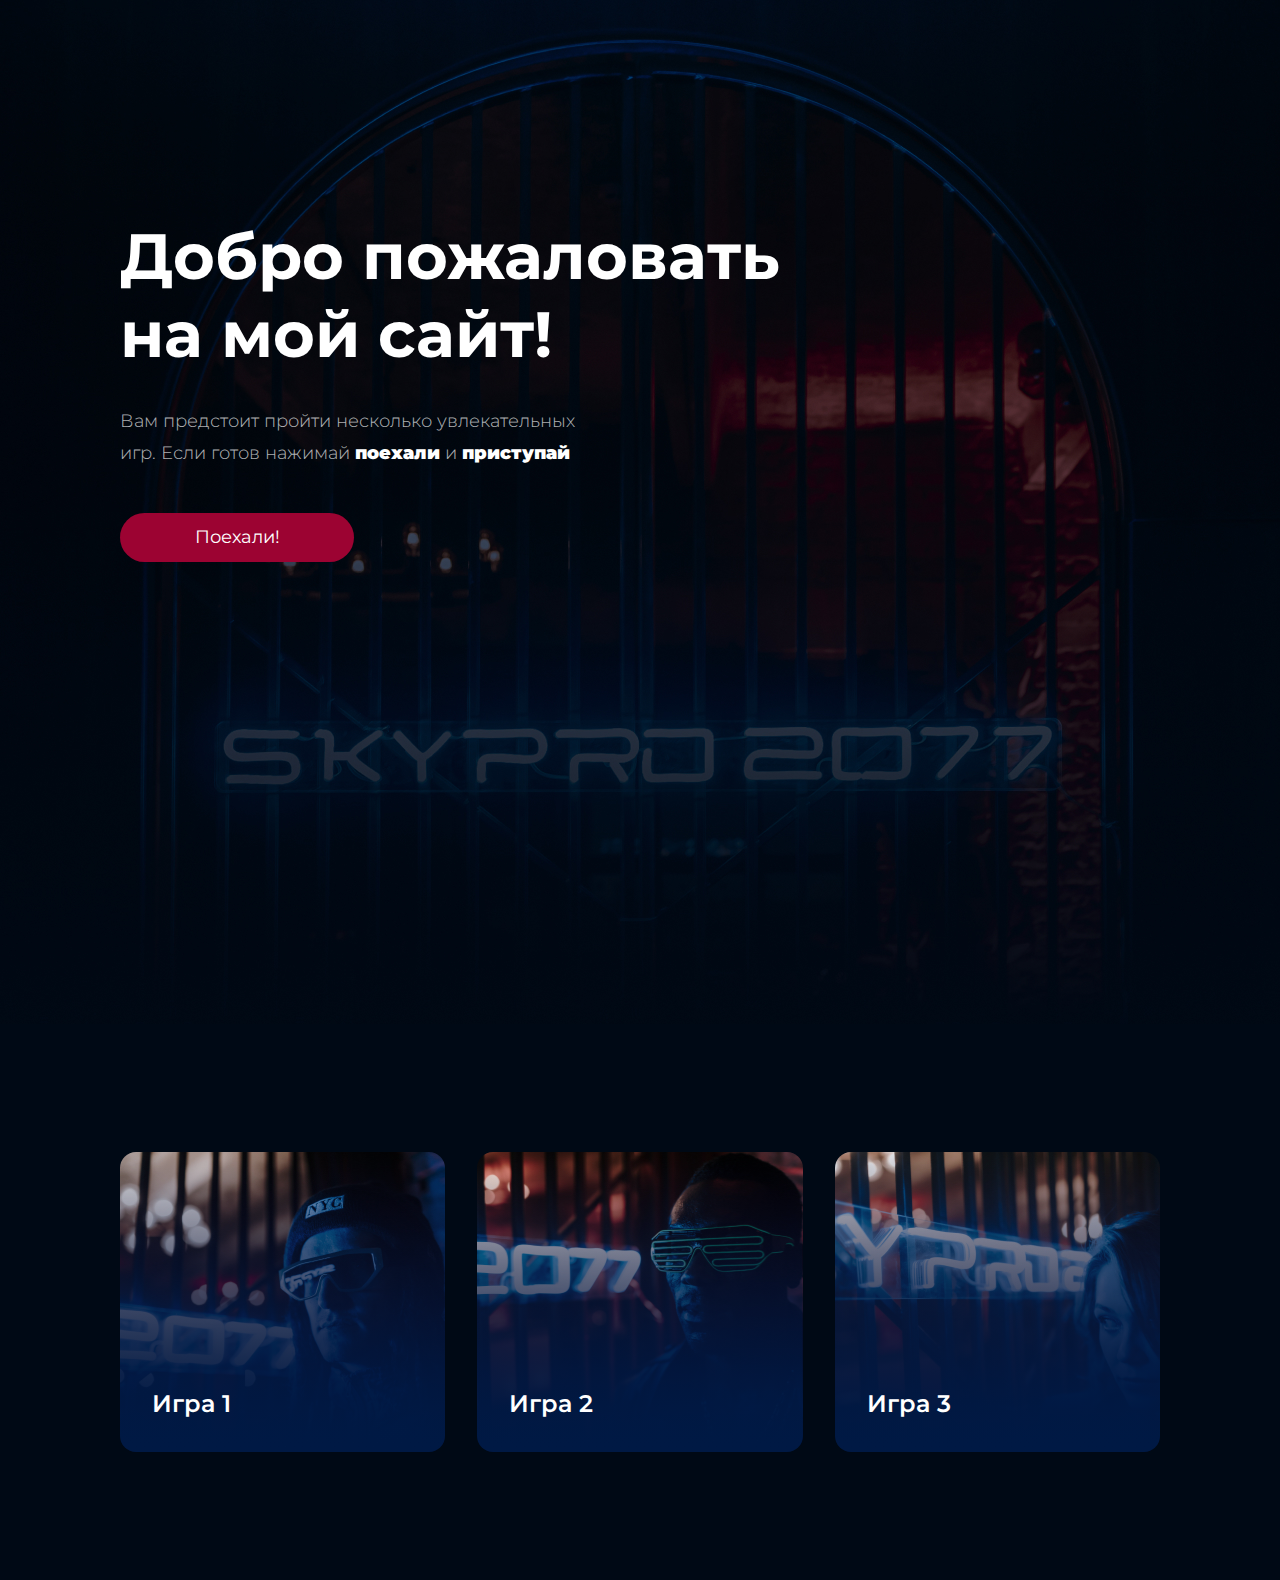
==== index.html @ b9dbc40c "Верстка и стилизация декстопа" ====
<!DOCTYPE html>
<html lang="en">

<head>
    <meta charset="UTF-8">
    <meta http-equiv="X-UA-Compatible" content="IE=edge">
    <meta name="viewport" content="width=device-width, initial-scale=1.0">
    <title>Homework1</title>
    <link rel="preconnect" href="https://fonts.googleapis.com">
    <link rel="preconnect" href="https://fonts.gstatic.com" crossorigin>
    <link href="https://fonts.googleapis.com/css2?family=Montserrat:wght@700;600;400;300&display=swap" rel="stylesheet">
    <link rel="stylesheet" href="style.css">
</head>

<body>
    <header class="header center">
        <h1 class="header__title">Добро пожаловать<br>на мой сайт!</h1>
        <p class="header__text">Вам предстоит пройти несколько увлекательных<br>игр. Если готов нажимай <span class=" header__text header__text--bold">поехали</span> и <span class="header__text header__text--bold">приступай</span></p>

        <form action="#">
            <button class="header__button">Поехали!</button>
        </form>
    </header>
    <nav class="nav center">
        <div class="nav__item nav__item_1"><a href="#" class="nav__link">Игра 1</a></div>
        <div class="nav__item nav__item_2"><a href="#" class="nav__link">Игра 2</a></div>
        <div class="nav__item nav__item_3"><a href="#" class="nav__link">Игра 3</a></div>
    </nav>
</body> 
  
</html>
---- style.css ----
* {
  margin: 0;
  padding: 0;
  box-sizing: border-box;
}

body {
  font-family: "Montserrat", sans-serif;
}

a {
  text-decoration: none;
}

.center {
  padding-left: 120px;
  padding-right: 120px;
}

.header {
  height: 1024px;
  background-image: url(img/fon_header.jpg);
  background-repeat: no-repeat;
  background-position: center;
  background-size: cover;
}
.header__title {
  padding-top: 217px;
  font-style: normal;
  font-weight: 700;
  font-size: 64px;
  line-height: 78px;
  color: #FFFFFF;
}
.header__text {
  font-style: normal;
  font-weight: 300;
  font-size: 18px;
  line-height: 32px;
  color: rgba(255, 255, 255, 0.7);
  padding-top: 32px;
  padding-bottom: 44px;
}
.header__text--bold {
  color: #FFFFFF;
  font-weight: 900;
}
.header__button {
  background: #9C0332;
  border-radius: 30px;
  width: 234.06px;
  height: 48.6px;
  outline: none;
  border: none;
  font-family: "Montserrat", sans-serif;
  font-style: normal;
  font-weight: 400;
  font-size: 18px;
  line-height: 22px;
  color: #FFFFFF;
}

.nav {
  min-height: 556px;
  background: #000915;
  padding: 128px 120px;
  display: grid;
  gap: 32px;
  grid-template-columns: repeat(12, 1fr);
}
.nav__item {
  display: flex;
  justify-content: flex-start;
  align-items: flex-end;
  padding: 32px;
}
.nav__item_1 {
  grid-column: span 4;
  height: 300px;
  background: linear-gradient(180deg, rgba(39, 1, 15, 0) 0%, #001944 100%), url(img/nav_1.jpg);
  background-repeat: no-repeat;
  background-position: center;
  background-size: cover;
  border-radius: 16px;
}
.nav__item_2 {
  grid-column: span 4;
  height: 300px;
  background: linear-gradient(180deg, rgba(39, 1, 15, 0) 0%, #001944 100%), url(img/nav_2.jpg);
  border-radius: 16px;
  background-repeat: no-repeat;
  background-position: center;
  background-size: cover;
}
.nav__item_3 {
  grid-column: span 4;
  height: 300px;
  background: linear-gradient(180deg, rgba(39, 1, 15, 0) 0%, #001944 100%), url(img/nav_3.jpg);
  border-radius: 16px;
  background-repeat: no-repeat;
  background-position: center;
  background-size: cover;
}
.nav__link {
  font-family: "Montserrat";
  font-style: normal;
  font-weight: 600;
  font-size: 24px;
  line-height: 32px;
  color: #FFFFFF;
}
.nav__link:hover {
  text-decoration: underline;
}/*# sourceMappingURL=style.css.map */
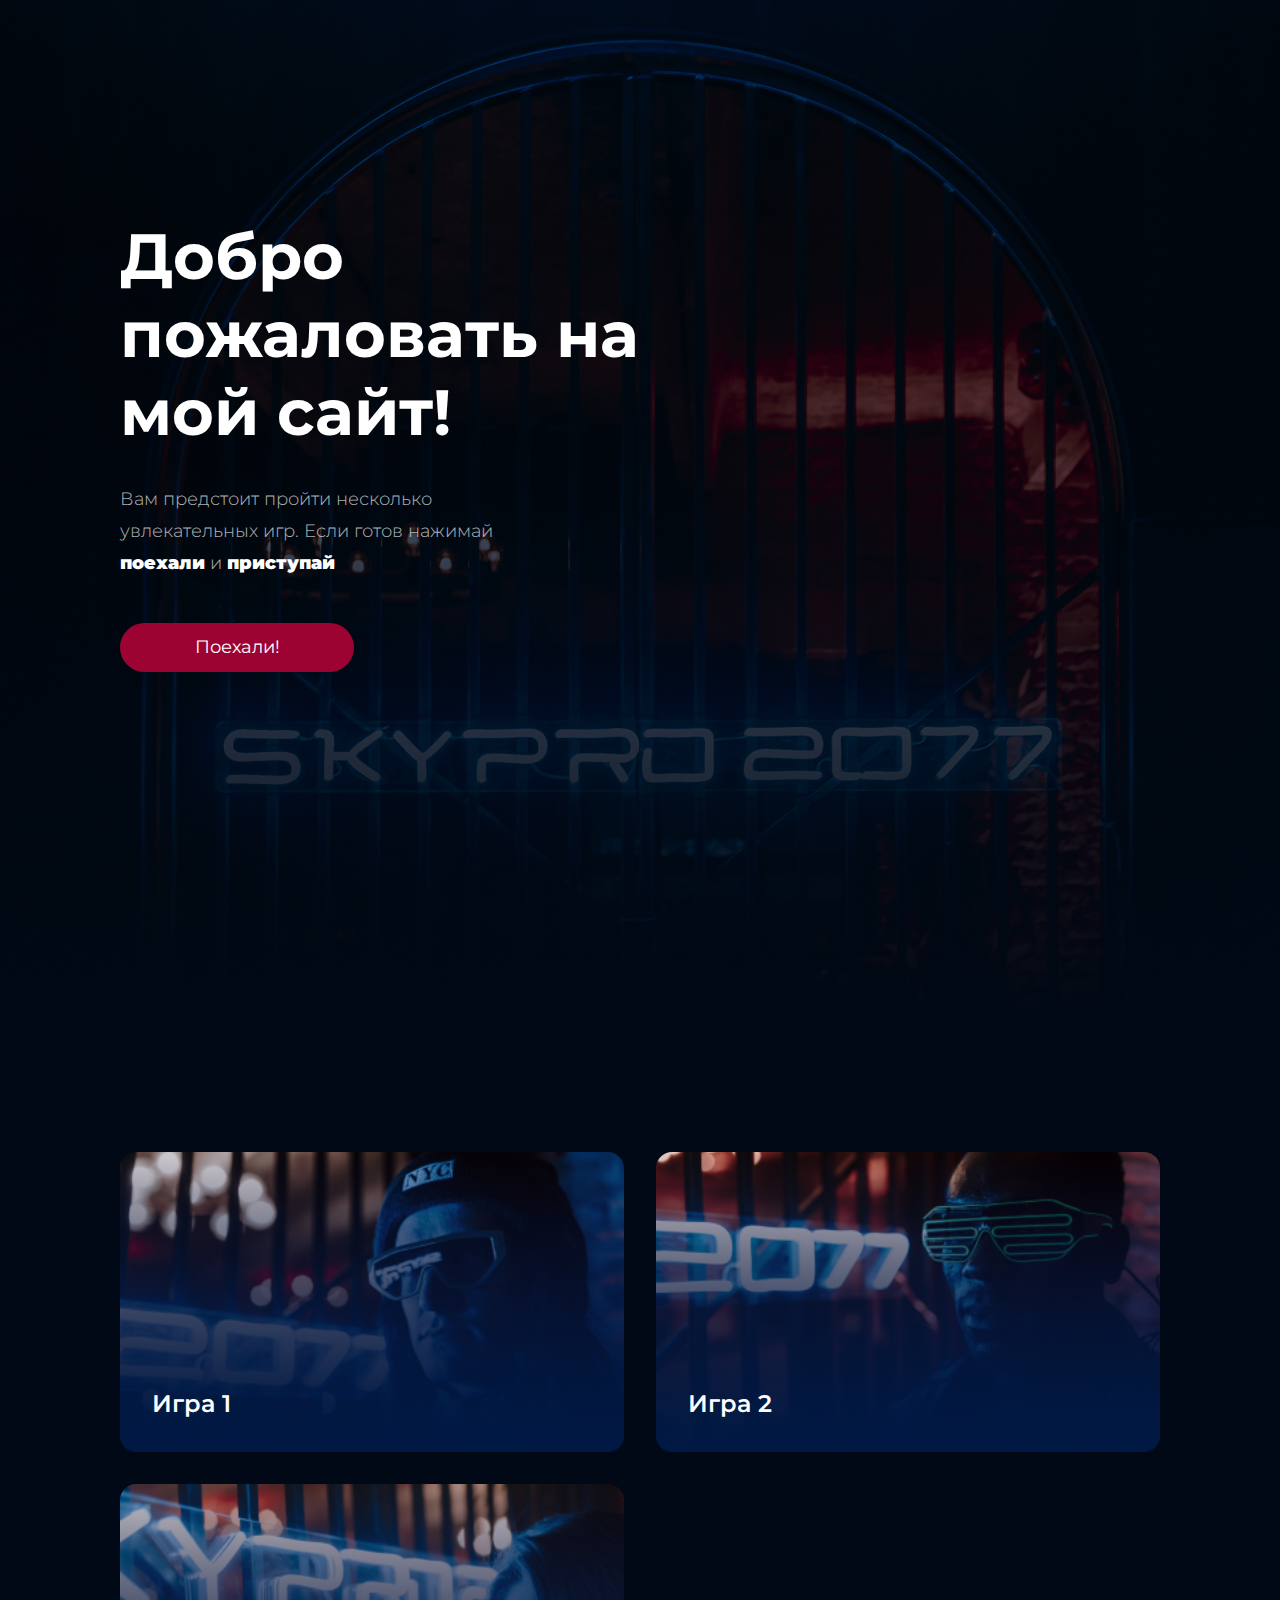
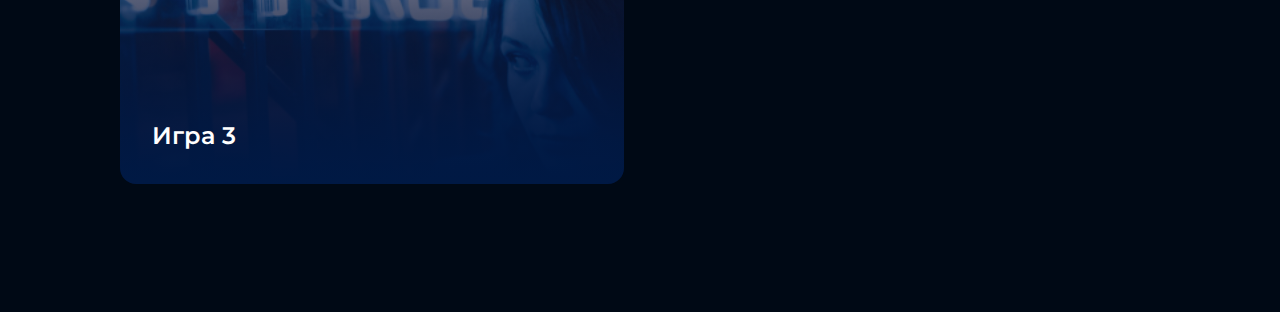
==== commit 1f531da8: "off script.js. Added file _mobile.scss" ====
--- a/index.html
+++ b/index.html
@@ -14,18 +14,20 @@
 
 <body>
     <header class="header center">
-        <h1 class="header__title">Добро пожаловать<br>на мой сайт!</h1>
-        <p class="header__text">Вам предстоит пройти несколько увлекательных<br>игр. Если готов нажимай <span class=" header__text header__text--bold">поехали</span> и <span class="header__text header__text--bold">приступай</span></p>
+        <h1 class="header__title">Добро пожаловать на мой сайт!</h1>
+        <p class="header__text">Вам предстоит пройти несколько увлекательных игр. Если готов нажимай <span class=" header__text header__text--bold">поехали</span> и <span class="header__text header__text--bold">приступай</span></p>
 
-        <form action="#">
+        <form class="header-form" action="#">
             <button class="header__button">Поехали!</button>
         </form>
     </header>
-    <nav class="nav center">
-        <div class="nav__item nav__item_1"><a href="#" class="nav__link">Игра 1</a></div>
-        <div class="nav__item nav__item_2"><a href="#" class="nav__link">Игра 2</a></div>
-        <div class="nav__item nav__item_3"><a href="#" class="nav__link">Игра 3</a></div>
+    <nav class="nav-game center">
+        <div class="nav-game__item nav-game__item_1"><a href="#" class="nav-game__link">Игра 1</a></div>
+        <div class="nav-game__item nav-game__item_2"><a href="#" class="nav-game__link">Игра 2</a></div>
+        <div class="nav-game__item nav-game__item_3"><a href="#" class="nav-game__link">Игра 3</a></div>
     </nav>
+
+     <!-- <script src="script.js"></script> -->
 </body> 
   
 </html>--- a/style.css
+++ b/style.css
@@ -31,8 +31,10 @@
   font-size: 64px;
   line-height: 78px;
   color: #FFFFFF;
+  max-width: 650px;
 }
 .header__text {
+  max-width: 440px;
   font-style: normal;
   font-weight: 300;
   font-size: 18px;
@@ -60,22 +62,21 @@
   color: #FFFFFF;
 }
 
-.nav {
+.nav-game {
   min-height: 556px;
   background: #000915;
   padding: 128px 120px;
   display: grid;
   gap: 32px;
-  grid-template-columns: repeat(12, 1fr);
+  grid-template-columns: repeat(auto-fill, minmax(378px, 1fr));
 }
-.nav__item {
+.nav-game__item {
   display: flex;
   justify-content: flex-start;
   align-items: flex-end;
   padding: 32px;
 }
-.nav__item_1 {
-  grid-column: span 4;
+.nav-game__item_1 {
   height: 300px;
   background: linear-gradient(180deg, rgba(39, 1, 15, 0) 0%, #001944 100%), url(img/nav_1.jpg);
   background-repeat: no-repeat;
@@ -83,8 +84,7 @@
   background-size: cover;
   border-radius: 16px;
 }
-.nav__item_2 {
-  grid-column: span 4;
+.nav-game__item_2 {
   height: 300px;
   background: linear-gradient(180deg, rgba(39, 1, 15, 0) 0%, #001944 100%), url(img/nav_2.jpg);
   border-radius: 16px;
@@ -92,8 +92,7 @@
   background-position: center;
   background-size: cover;
 }
-.nav__item_3 {
-  grid-column: span 4;
+.nav-game__item_3 {
   height: 300px;
   background: linear-gradient(180deg, rgba(39, 1, 15, 0) 0%, #001944 100%), url(img/nav_3.jpg);
   border-radius: 16px;
@@ -101,7 +100,7 @@
   background-position: center;
   background-size: cover;
 }
-.nav__link {
+.nav-game__link {
   font-family: "Montserrat";
   font-style: normal;
   font-weight: 600;
@@ -109,6 +108,36 @@
   line-height: 32px;
   color: #FFFFFF;
 }
-.nav__link:hover {
+.nav-game__link:hover {
   text-decoration: underline;
+}
+
+@media (max-width: 767px) {
+  .center {
+    padding-left: 16px;
+    padding-right: 16px;
+  }
+  .header {
+    height: 735px;
+    display: flex;
+    flex-direction: column;
+    align-items: center;
+  }
+  .header__title {
+    padding-top: 238px;
+    font-size: 32px;
+    line-height: 39px;
+    text-align: center;
+  }
+  .header__text {
+    font-size: 14px;
+    line-height: 22px;
+    text-align: center;
+    max-width: 300px;
+    padding-top: 32px;
+    padding-bottom: 32px;
+  }
+  .nav-game {
+    grid-template-columns: repeat(auto-fill, minmax(343px, 1fr));
+  }
 }/*# sourceMappingURL=style.css.map */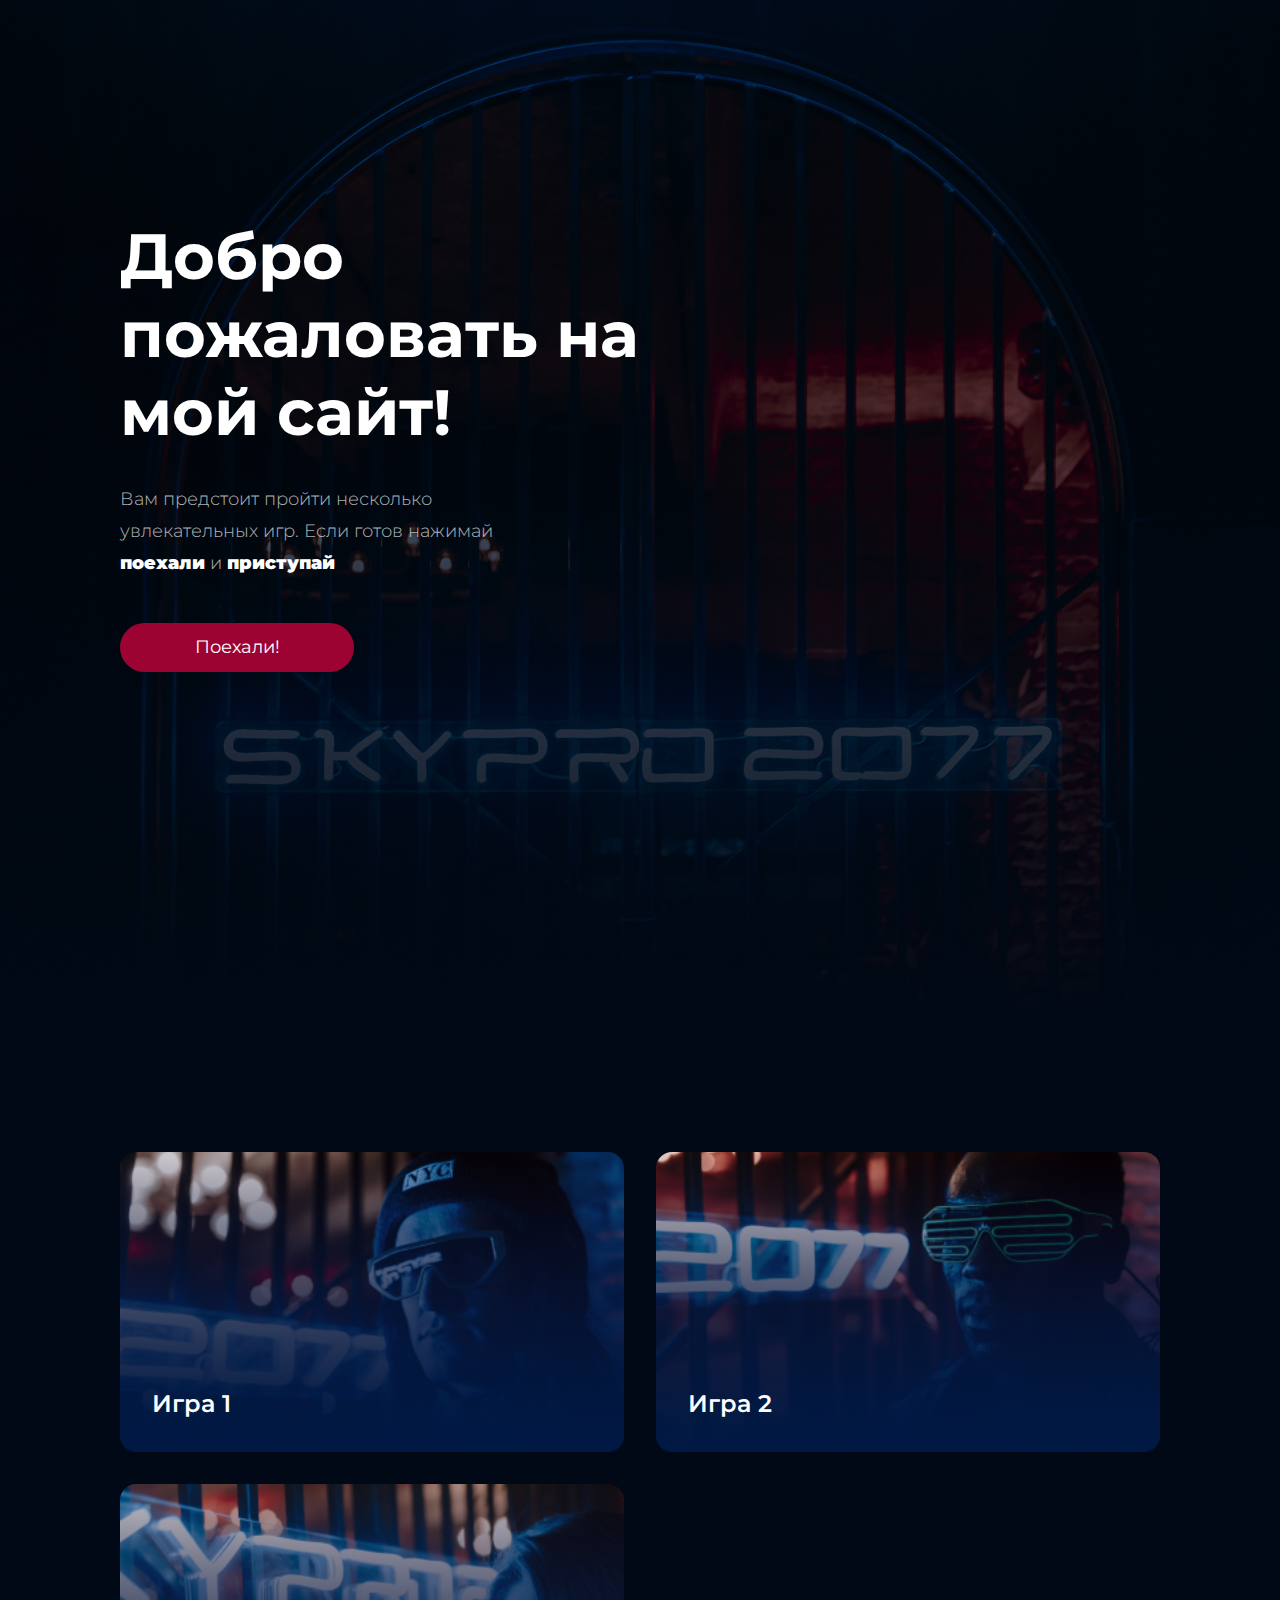
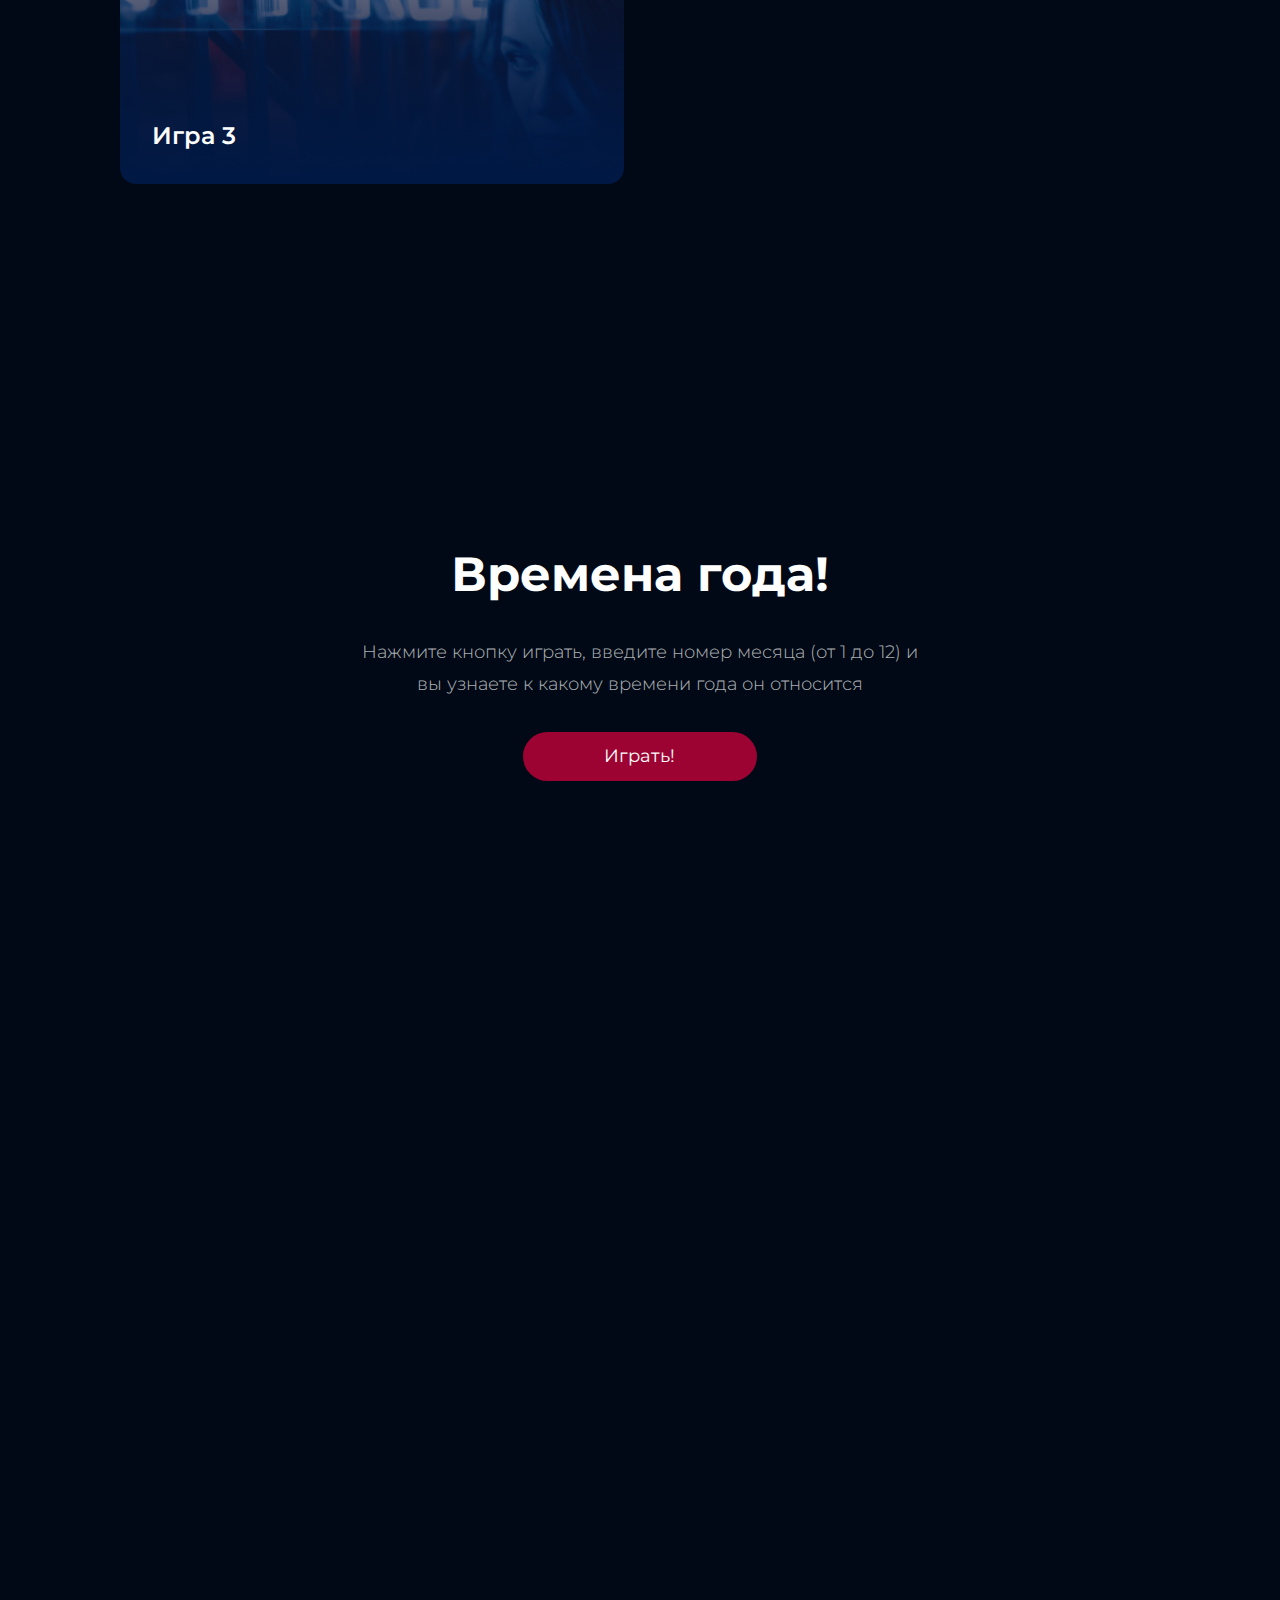
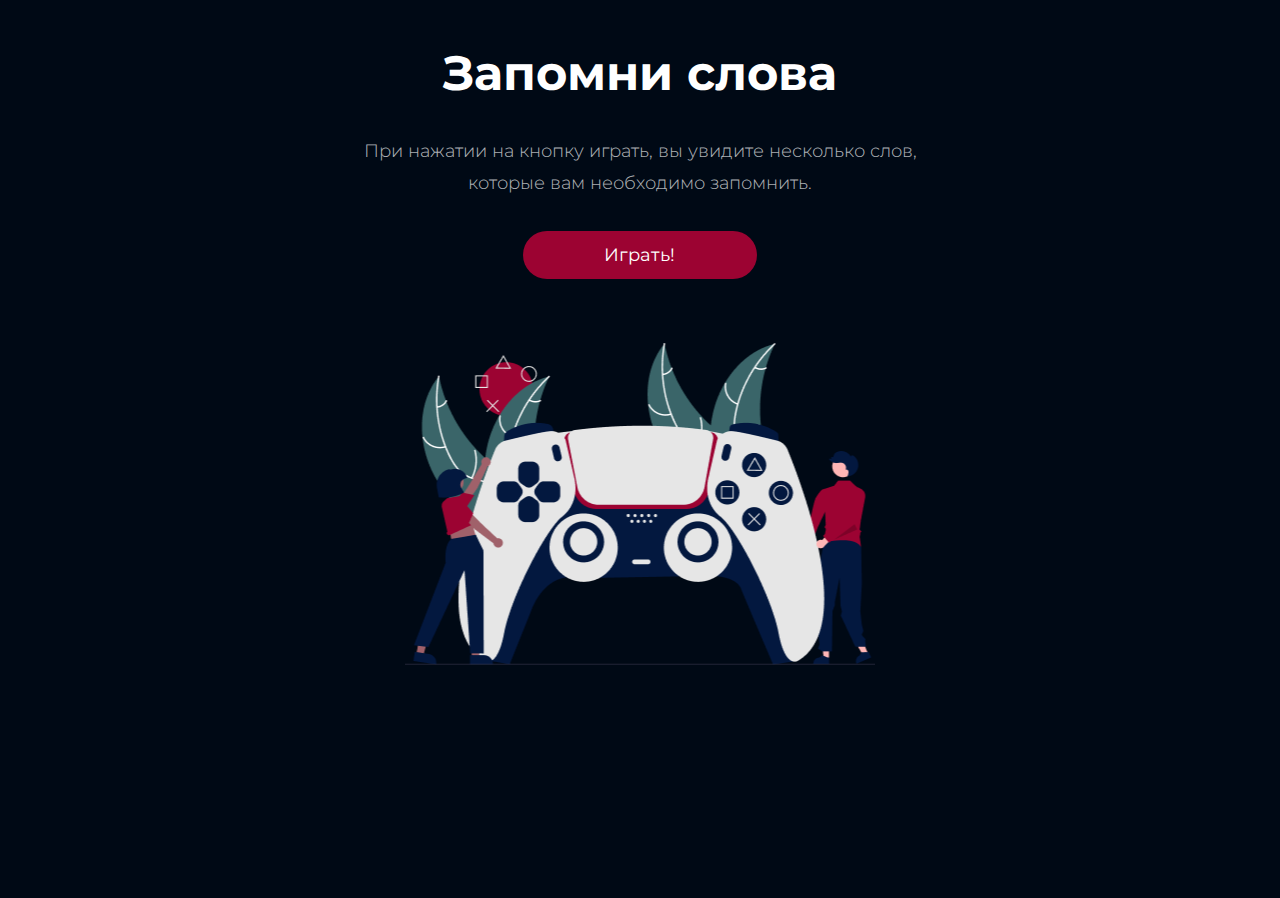
==== commit ed31461f: "added and styled a new game-box block HW-4" ====
--- a/index.html
+++ b/index.html
@@ -17,8 +17,8 @@
         <h1 class="header__title">Добро пожаловать на мой сайт!</h1>
         <p class="header__text">Вам предстоит пройти несколько увлекательных игр. Если готов нажимай <span class=" header__text header__text--bold">поехали</span> и <span class="header__text header__text--bold">приступай</span></p>
 
-        <form class="header-form" action="#">
-            <button class="header__button">Поехали!</button>
+        <form class="game-form" action="#">
+            <button class="game__button">Поехали!</button>
         </form>
     </header>
     <nav class="nav-game center">
@@ -27,7 +27,32 @@
         <div class="nav-game__item nav-game__item_3"><a href="#" class="nav-game__link">Игра 3</a></div>
     </nav>
 
-     <!-- <script src="script.js"></script> -->
+    <div class="game-box center">
+        <section class="game-content">
+            <h2 class="game-content__heading">Времена года!</h2>
+            <p class="header__text game-content__text">Нажмите кнопку играть, введите номер месяца (от 1 до 12) и вы узнаете к какому времени года он относится</p>
+            <form class="game-form" action="#">
+                <button class="game__button">Играть!</button>
+            </form>
+        </section>
+        <div class="game-box__img-1">
+           <!-- <a class="game-img__link "href="#"><img src="img/img_4.png" alt="game"></a> -->
+        </div>
+    </div>
+
+    <div class="game-box game-box__column center">
+        <div class="game-box__img-2">
+            <!-- <a class="game-img__link "href="#"><img src="img/img_4.png" alt="game"></a> -->
+         </div>
+        <section class="game-content">
+            <h2 class="game-content__heading">Запомни слова </h2>
+            <p class="header__text game-content__text">При нажатии на кнопку играть, вы увидите несколько слов, которые вам необходимо запомнить.</p>
+            <form class="game-form" action="#">
+                <button class="game__button">Играть!</button>
+            </form>
+        </section>
+    </div>
+
 </body> 
   
 </html>--- a/style.css
+++ b/style.css
@@ -6,6 +6,7 @@
 
 body {
   font-family: "Montserrat", sans-serif;
+  background: #000915;
 }
 
 a {
@@ -13,10 +14,16 @@
 }
 
 .center {
-  padding-left: 120px;
-  padding-right: 120px;
-}
-
+  padding-left: calc(50% - 600px);
+  padding-right: calc(50% - 600px);
+}
+
+@media (max-width: 1440px) {
+  .center {
+    padding-left: 120px;
+    padding-right: 120px;
+  }
+}
 .header {
   height: 1024px;
   background-image: url(img/fon_header.jpg);
@@ -47,7 +54,8 @@
   color: #FFFFFF;
   font-weight: 900;
 }
-.header__button {
+
+.game__button {
   background: #9C0332;
   border-radius: 30px;
   width: 234.06px;
@@ -60,15 +68,23 @@
   font-size: 18px;
   line-height: 22px;
   color: #FFFFFF;
+  transition: all 0.3s;
+}
+.game__button:hover {
+  background: #EB443F;
 }
 
 .nav-game {
   min-height: 556px;
-  background: #000915;
-  padding: 128px 120px;
+  padding-top: 128px;
+  padding-bottom: 128px;
   display: grid;
   gap: 32px;
   grid-template-columns: repeat(auto-fill, minmax(378px, 1fr));
+}
+.nav-game :hover {
+  border: 3px solid #44D2FF;
+  border-radius: 16px;
 }
 .nav-game__item {
   display: flex;
@@ -110,8 +126,77 @@
 }
 .nav-game__link:hover {
   text-decoration: underline;
-}
-
+  border: none;
+}
+
+.game-box {
+  padding-top: 233px;
+  padding-bottom: 233px;
+  display: flex;
+  gap: 135px;
+  align-items: center;
+  flex-wrap: wrap;
+}
+.game-content__heading {
+  font-style: normal;
+  font-weight: 700;
+  font-size: 48px;
+  line-height: 59px;
+  color: #FFFFFF;
+}
+.game-content__text {
+  padding-bottom: 32px;
+  max-width: 584px;
+}
+
+.game-box__img-1 {
+  background-image: url(img/img_4.png);
+  background-repeat: no-repeat;
+  background-position: center;
+  background-size: cover;
+  width: 480px;
+  height: 333px;
+}
+
+@media (max-width: 1438px) {
+  .game-box__img-1 {
+    width: 470px;
+  }
+}
+.game-box__img-2 {
+  background-image: url(img/img_5.png);
+  background-repeat: no-repeat;
+  background-position: center;
+  background-size: cover;
+  width: 480px;
+  height: 322px;
+}
+
+@media (max-width: 1438px) {
+  .game-box__img-2 {
+    width: 470px;
+  }
+}
+@media (max-width: 1428px) {
+  .game-box {
+    display: flex;
+    flex-direction: column;
+    gap: 64px;
+    justify-content: center;
+    align-items: center;
+  }
+  .game-box__column {
+    flex-direction: column-reverse;
+  }
+  .game-content {
+    display: flex;
+    flex-direction: column;
+    align-items: center;
+  }
+  .game-content__text {
+    text-align: center;
+  }
+}
 @media (max-width: 767px) {
   .center {
     padding-left: 16px;
@@ -128,11 +213,13 @@
     font-size: 32px;
     line-height: 39px;
     text-align: center;
+    max-width: 340px;
   }
   .header__text {
+    max-width: 340px;
+    text-align: center;
     font-size: 14px;
     line-height: 22px;
-    text-align: center;
     max-width: 300px;
     padding-top: 32px;
     padding-bottom: 32px;
@@ -140,4 +227,16 @@
   .nav-game {
     grid-template-columns: repeat(auto-fill, minmax(343px, 1fr));
   }
+  .game-box {
+    padding-top: 51px;
+    padding-bottom: 85px;
+  }
+  .game-box__img-1 {
+    width: 344px;
+    height: 236px;
+  }
+  .game-box__img-2 {
+    width: 344px;
+    height: 231px;
+  }
 }/*# sourceMappingURL=style.css.map */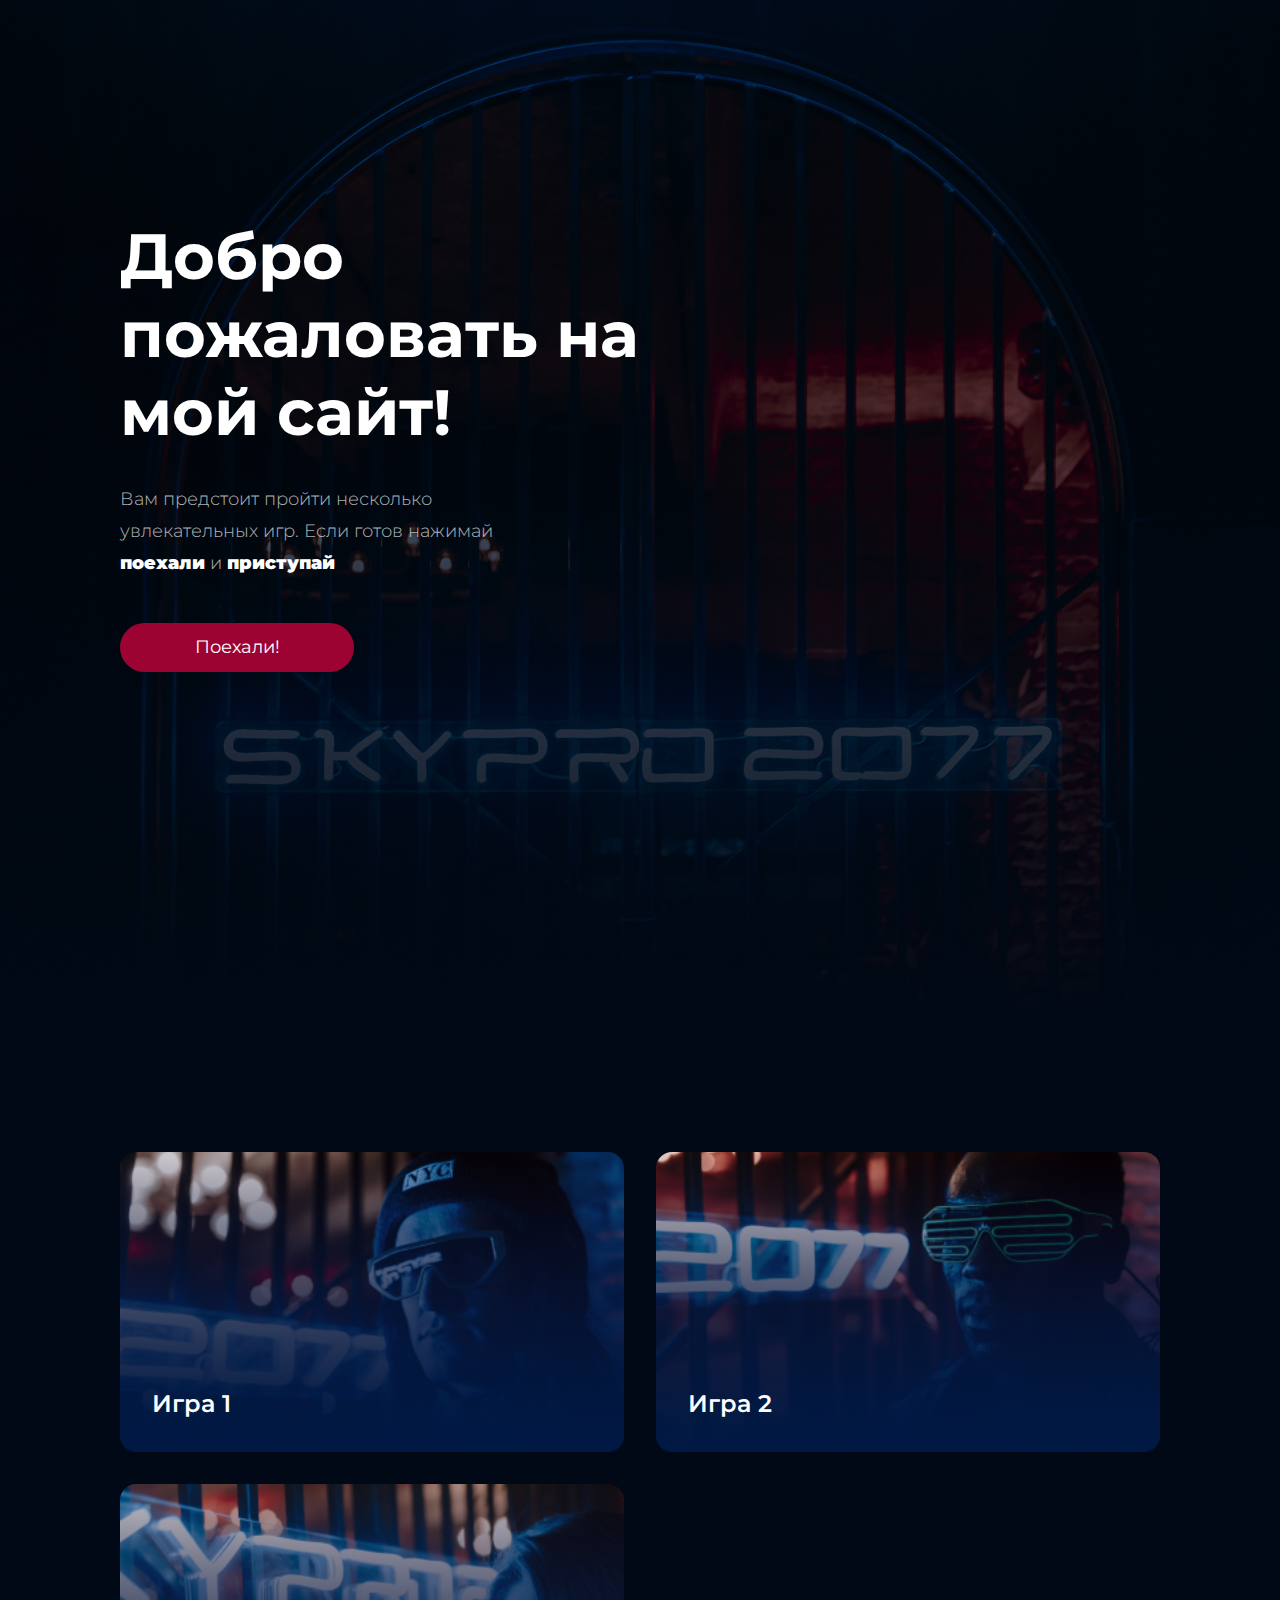
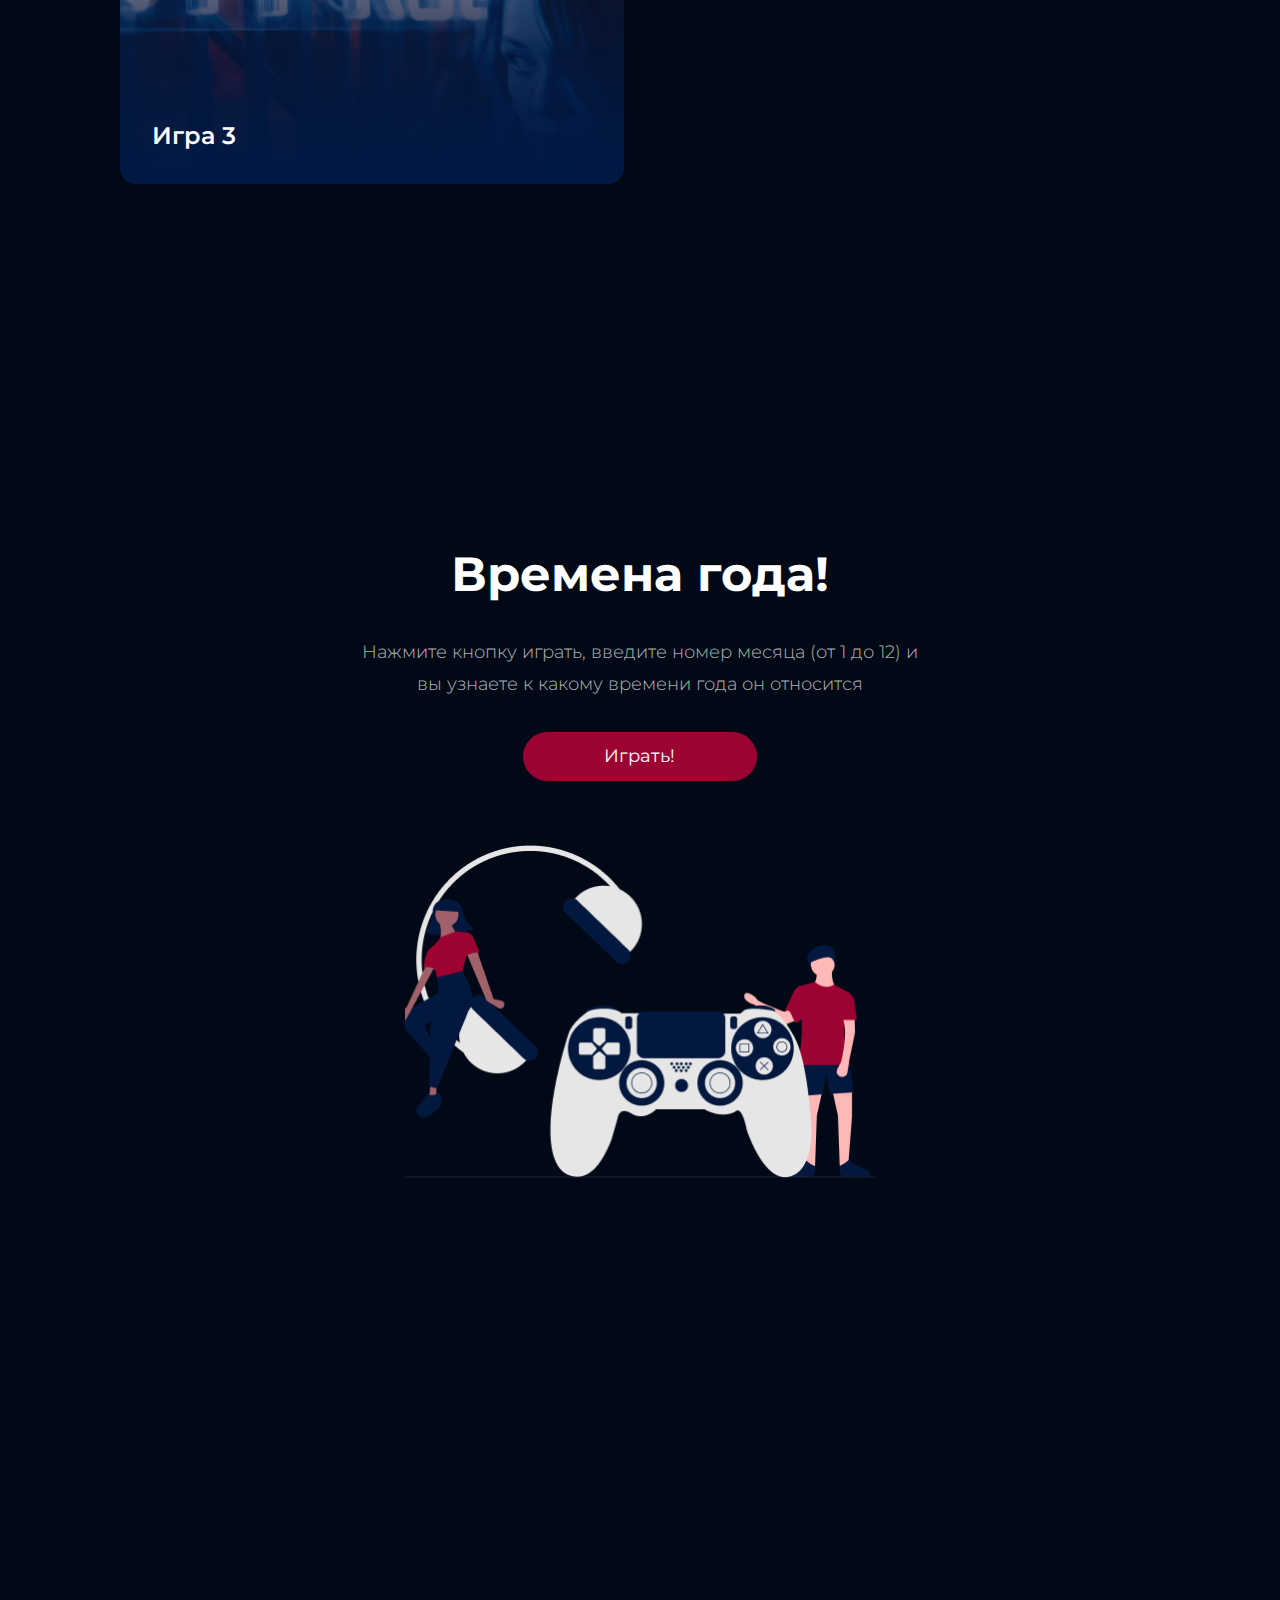
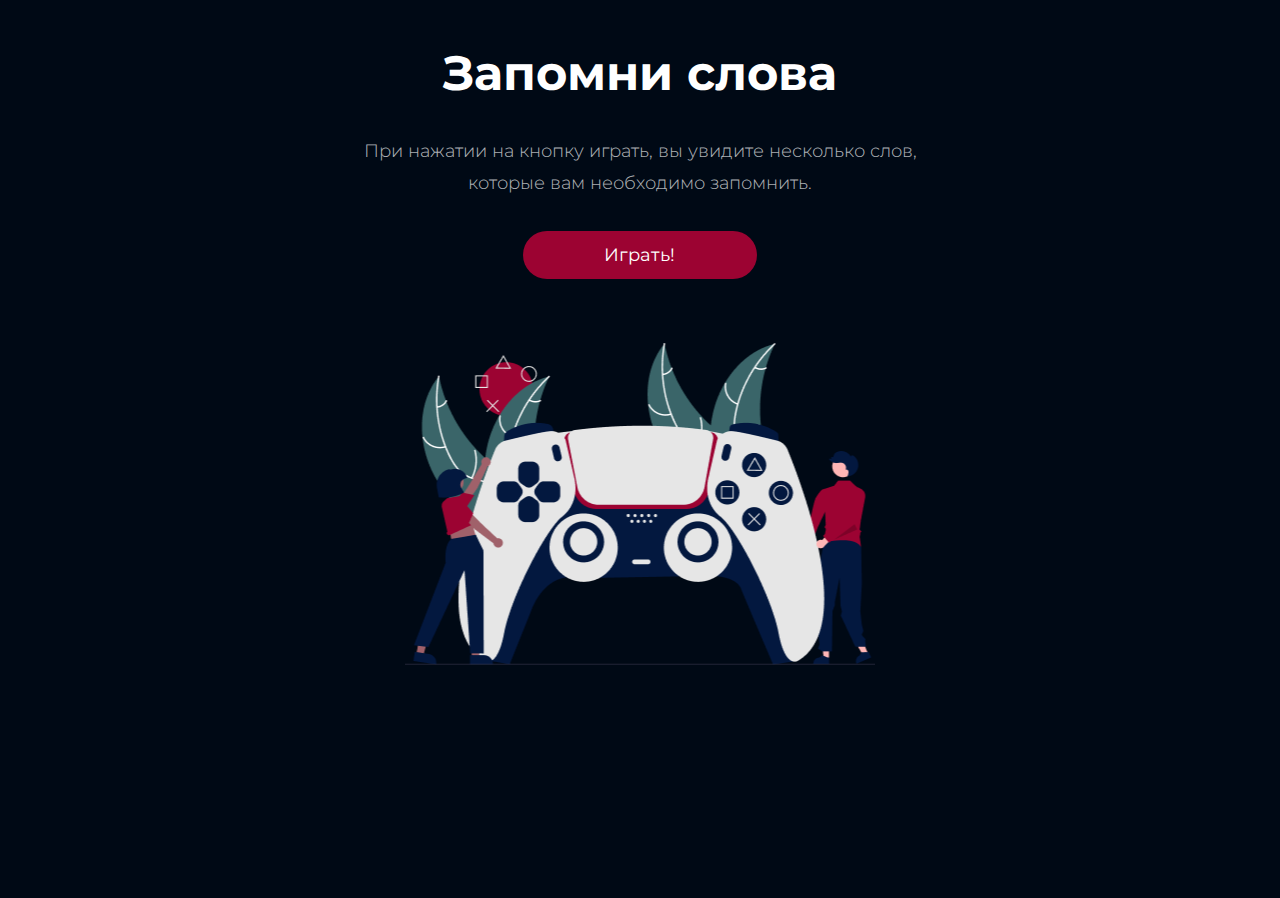
==== commit c4b505d0: "added new style folder" ====
--- a/index.html
+++ b/index.html
@@ -9,13 +9,15 @@
     <link rel="preconnect" href="https://fonts.googleapis.com">
     <link rel="preconnect" href="https://fonts.gstatic.com" crossorigin>
     <link href="https://fonts.googleapis.com/css2?family=Montserrat:wght@700;600;400;300&display=swap" rel="stylesheet">
-    <link rel="stylesheet" href="style.css">
+    <link rel="stylesheet" href="style/style.css">
 </head>
 
 <body>
     <header class="header center">
         <h1 class="header__title">Добро пожаловать на мой сайт!</h1>
-        <p class="header__text">Вам предстоит пройти несколько увлекательных игр. Если готов нажимай <span class=" header__text header__text--bold">поехали</span> и <span class="header__text header__text--bold">приступай</span></p>
+        <p class="header__text">Вам предстоит пройти несколько увлекательных игр. Если готов нажимай <span
+                class=" header__text header__text--bold">поехали</span> и <span
+                class="header__text header__text--bold">приступай</span></p>
 
         <form class="game-form" action="#">
             <button class="game__button">Поехали!</button>
@@ -30,29 +32,33 @@
     <div class="game-box center">
         <section class="game-content">
             <h2 class="game-content__heading">Времена года!</h2>
-            <p class="header__text game-content__text">Нажмите кнопку играть, введите номер месяца (от 1 до 12) и вы узнаете к какому времени года он относится</p>
+            <p class="header__text game-content__text">Нажмите кнопку играть, введите номер месяца (от 1 до 12) и вы
+                узнаете к какому времени года он относится</p>
             <form class="game-form" action="#">
-                <button class="game__button">Играть!</button>
+                <button class="game__button"
+                    onclick="console.log(calcTimeYear(monthNumber = Number(prompt('Введите номер месяца в году'))));">Играть!</button>
             </form>
         </section>
         <div class="game-box__img-1">
-           <!-- <a class="game-img__link "href="#"><img src="img/img_4.png" alt="game"></a> -->
+            <!-- <a class="game-img__link "href="#"><img src="img/img_4.png" alt="game"></a> -->
         </div>
     </div>
 
     <div class="game-box game-box__column center">
         <div class="game-box__img-2">
             <!-- <a class="game-img__link "href="#"><img src="img/img_4.png" alt="game"></a> -->
-         </div>
+        </div>
         <section class="game-content">
             <h2 class="game-content__heading">Запомни слова </h2>
-            <p class="header__text game-content__text">При нажатии на кнопку играть, вы увидите несколько слов, которые вам необходимо запомнить.</p>
+            <p class="header__text game-content__text">При нажатии на кнопку играть, вы увидите несколько слов, которые
+                вам необходимо запомнить.</p>
             <form class="game-form" action="#">
                 <button class="game__button">Играть!</button>
             </form>
         </section>
     </div>
 
-</body> 
-  
+    <script src="script.js"></script>
+</body>
+
 </html>--- a/style/style.css
+++ b/style/style.css
@@ -0,0 +1,242 @@
+* {
+  margin: 0;
+  padding: 0;
+  box-sizing: border-box;
+}
+
+body {
+  font-family: "Montserrat", sans-serif;
+  background: #000915;
+}
+
+a {
+  text-decoration: none;
+}
+
+.center {
+  padding-left: calc(50% - 600px);
+  padding-right: calc(50% - 600px);
+}
+
+@media (max-width: 1440px) {
+  .center {
+    padding-left: 120px;
+    padding-right: 120px;
+  }
+}
+.header {
+  height: 1024px;
+  background-image: url(img/fon_header.jpg);
+  background-repeat: no-repeat;
+  background-position: center;
+  background-size: cover;
+}
+.header__title {
+  padding-top: 217px;
+  font-style: normal;
+  font-weight: 700;
+  font-size: 64px;
+  line-height: 78px;
+  color: #FFFFFF;
+  max-width: 650px;
+}
+.header__text {
+  max-width: 440px;
+  font-style: normal;
+  font-weight: 300;
+  font-size: 18px;
+  line-height: 32px;
+  color: rgba(255, 255, 255, 0.7);
+  padding-top: 32px;
+  padding-bottom: 44px;
+}
+.header__text--bold {
+  color: #FFFFFF;
+  font-weight: 900;
+}
+
+.game__button {
+  background: #9C0332;
+  border-radius: 30px;
+  width: 234.06px;
+  height: 48.6px;
+  outline: none;
+  border: none;
+  font-family: "Montserrat", sans-serif;
+  font-style: normal;
+  font-weight: 400;
+  font-size: 18px;
+  line-height: 22px;
+  color: #FFFFFF;
+  transition: all 0.3s;
+}
+.game__button:hover {
+  background: #EB443F;
+}
+
+.nav-game {
+  min-height: 556px;
+  padding-top: 128px;
+  padding-bottom: 128px;
+  display: grid;
+  gap: 32px;
+  grid-template-columns: repeat(auto-fill, minmax(378px, 1fr));
+}
+.nav-game :hover {
+  border: 3px solid #44D2FF;
+  border-radius: 16px;
+}
+.nav-game__item {
+  display: flex;
+  justify-content: flex-start;
+  align-items: flex-end;
+  padding: 32px;
+}
+.nav-game__item_1 {
+  height: 300px;
+  background: linear-gradient(180deg, rgba(39, 1, 15, 0) 0%, #001944 100%), url(img/nav_1.jpg);
+  background-repeat: no-repeat;
+  background-position: center;
+  background-size: cover;
+  border-radius: 16px;
+}
+.nav-game__item_2 {
+  height: 300px;
+  background: linear-gradient(180deg, rgba(39, 1, 15, 0) 0%, #001944 100%), url(img/nav_2.jpg);
+  border-radius: 16px;
+  background-repeat: no-repeat;
+  background-position: center;
+  background-size: cover;
+}
+.nav-game__item_3 {
+  height: 300px;
+  background: linear-gradient(180deg, rgba(39, 1, 15, 0) 0%, #001944 100%), url(img/nav_3.jpg);
+  border-radius: 16px;
+  background-repeat: no-repeat;
+  background-position: center;
+  background-size: cover;
+}
+.nav-game__link {
+  font-family: "Montserrat";
+  font-style: normal;
+  font-weight: 600;
+  font-size: 24px;
+  line-height: 32px;
+  color: #FFFFFF;
+}
+.nav-game__link:hover {
+  text-decoration: underline;
+  border: none;
+}
+
+.game-box {
+  padding-top: 233px;
+  padding-bottom: 233px;
+  display: flex;
+  gap: 135px;
+  align-items: center;
+  flex-wrap: wrap;
+}
+.game-content__heading {
+  font-style: normal;
+  font-weight: 700;
+  font-size: 48px;
+  line-height: 59px;
+  color: #FFFFFF;
+}
+.game-content__text {
+  padding-bottom: 32px;
+  max-width: 584px;
+}
+
+.game-box__img-1 {
+  background-image: url(img/img_4.png);
+  background-repeat: no-repeat;
+  background-position: center;
+  background-size: cover;
+  width: 480px;
+  height: 333px;
+}
+
+@media (max-width: 1438px) {
+  .game-box__img-1 {
+    width: 470px;
+  }
+}
+.game-box__img-2 {
+  background-image: url(img/img_5.png);
+  background-repeat: no-repeat;
+  background-position: center;
+  background-size: cover;
+  width: 480px;
+  height: 322px;
+}
+
+@media (max-width: 1438px) {
+  .game-box__img-2 {
+    width: 470px;
+  }
+}
+@media (max-width: 1428px) {
+  .game-box {
+    display: flex;
+    flex-direction: column;
+    gap: 64px;
+    justify-content: center;
+    align-items: center;
+  }
+  .game-box__column {
+    flex-direction: column-reverse;
+  }
+  .game-content {
+    display: flex;
+    flex-direction: column;
+    align-items: center;
+  }
+  .game-content__text {
+    text-align: center;
+  }
+}
+@media (max-width: 767px) {
+  .center {
+    padding-left: 16px;
+    padding-right: 16px;
+  }
+  .header {
+    height: 735px;
+    display: flex;
+    flex-direction: column;
+    align-items: center;
+  }
+  .header__title {
+    padding-top: 238px;
+    font-size: 32px;
+    line-height: 39px;
+    text-align: center;
+    max-width: 340px;
+  }
+  .header__text {
+    max-width: 340px;
+    text-align: center;
+    font-size: 14px;
+    line-height: 22px;
+    max-width: 300px;
+    padding-top: 32px;
+    padding-bottom: 32px;
+  }
+  .nav-game {
+    grid-template-columns: repeat(auto-fill, minmax(343px, 1fr));
+  }
+  .game-box {
+    padding-top: 51px;
+    padding-bottom: 85px;
+  }
+  .game-box__img-1 {
+    width: 344px;
+    height: 236px;
+  }
+  .game-box__img-2 {
+    width: 344px;
+    height: 231px;
+  }
+}/*# sourceMappingURL=style.css.map */